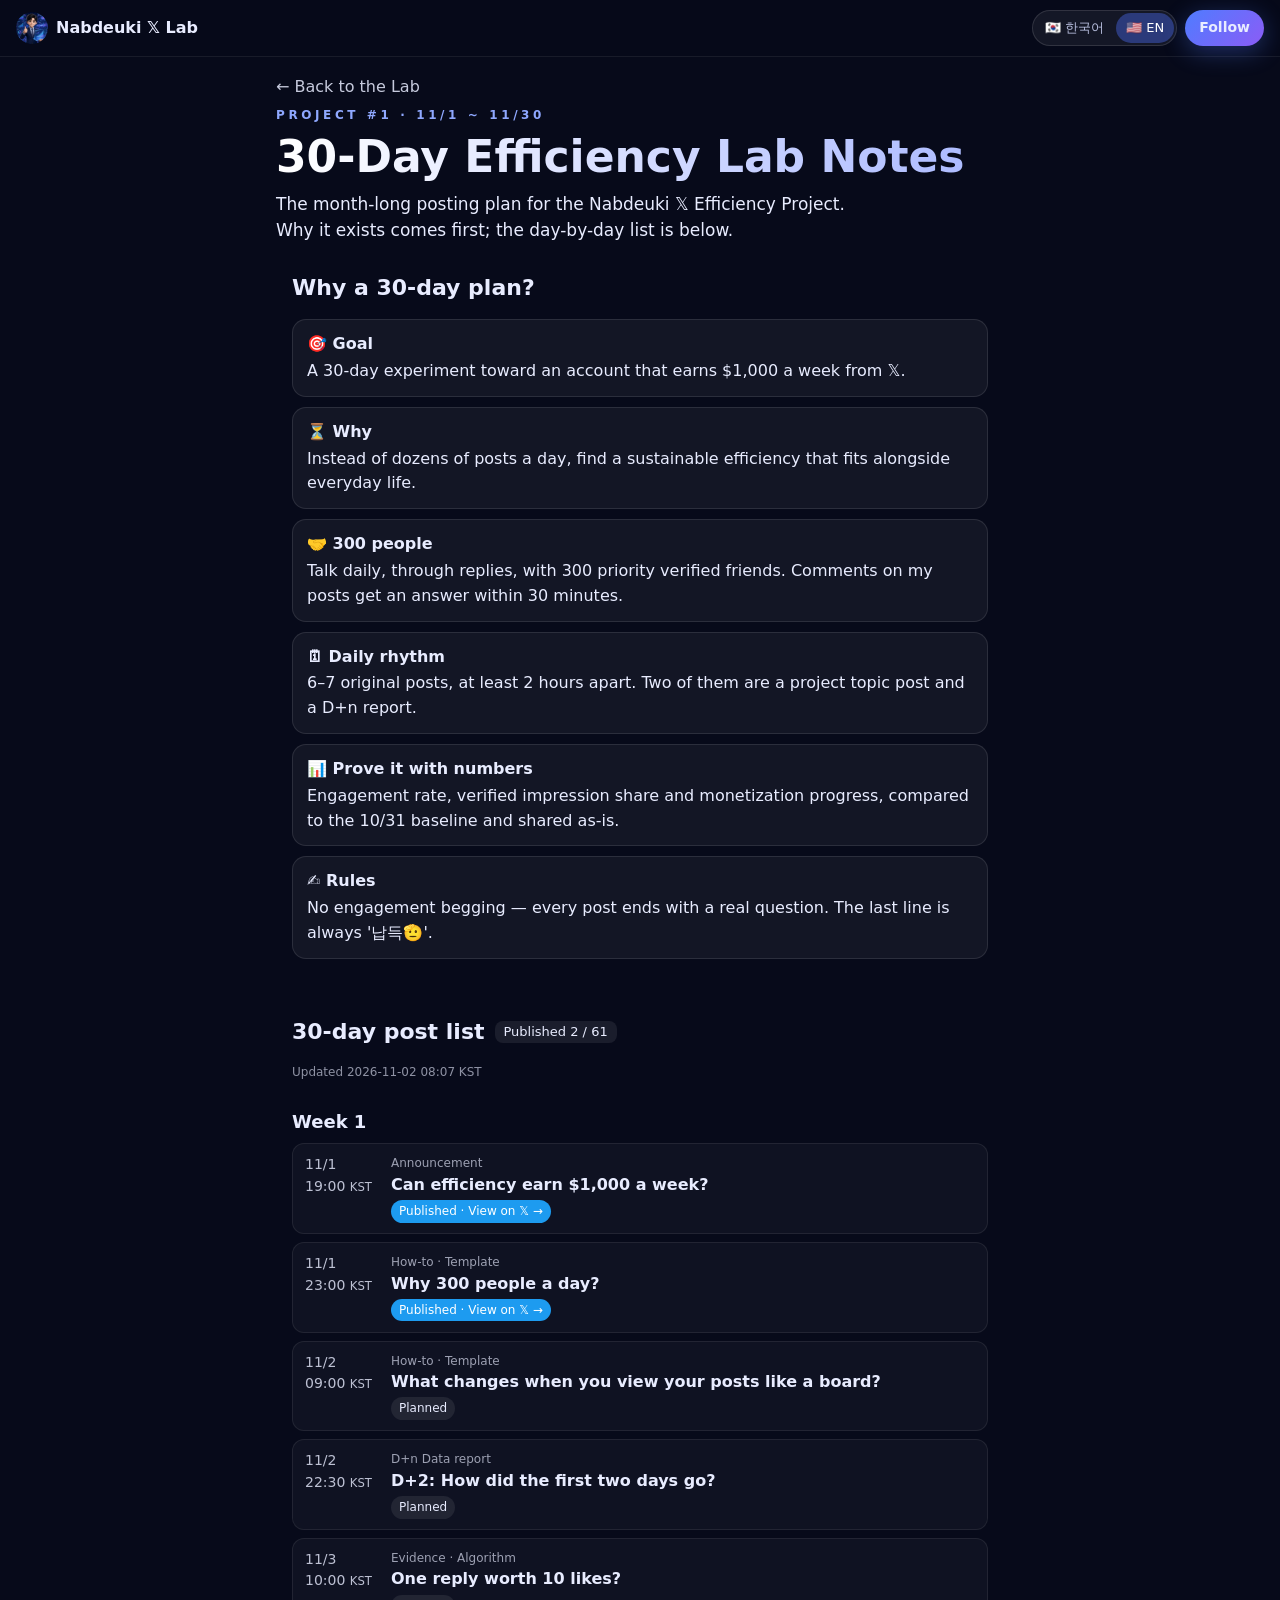
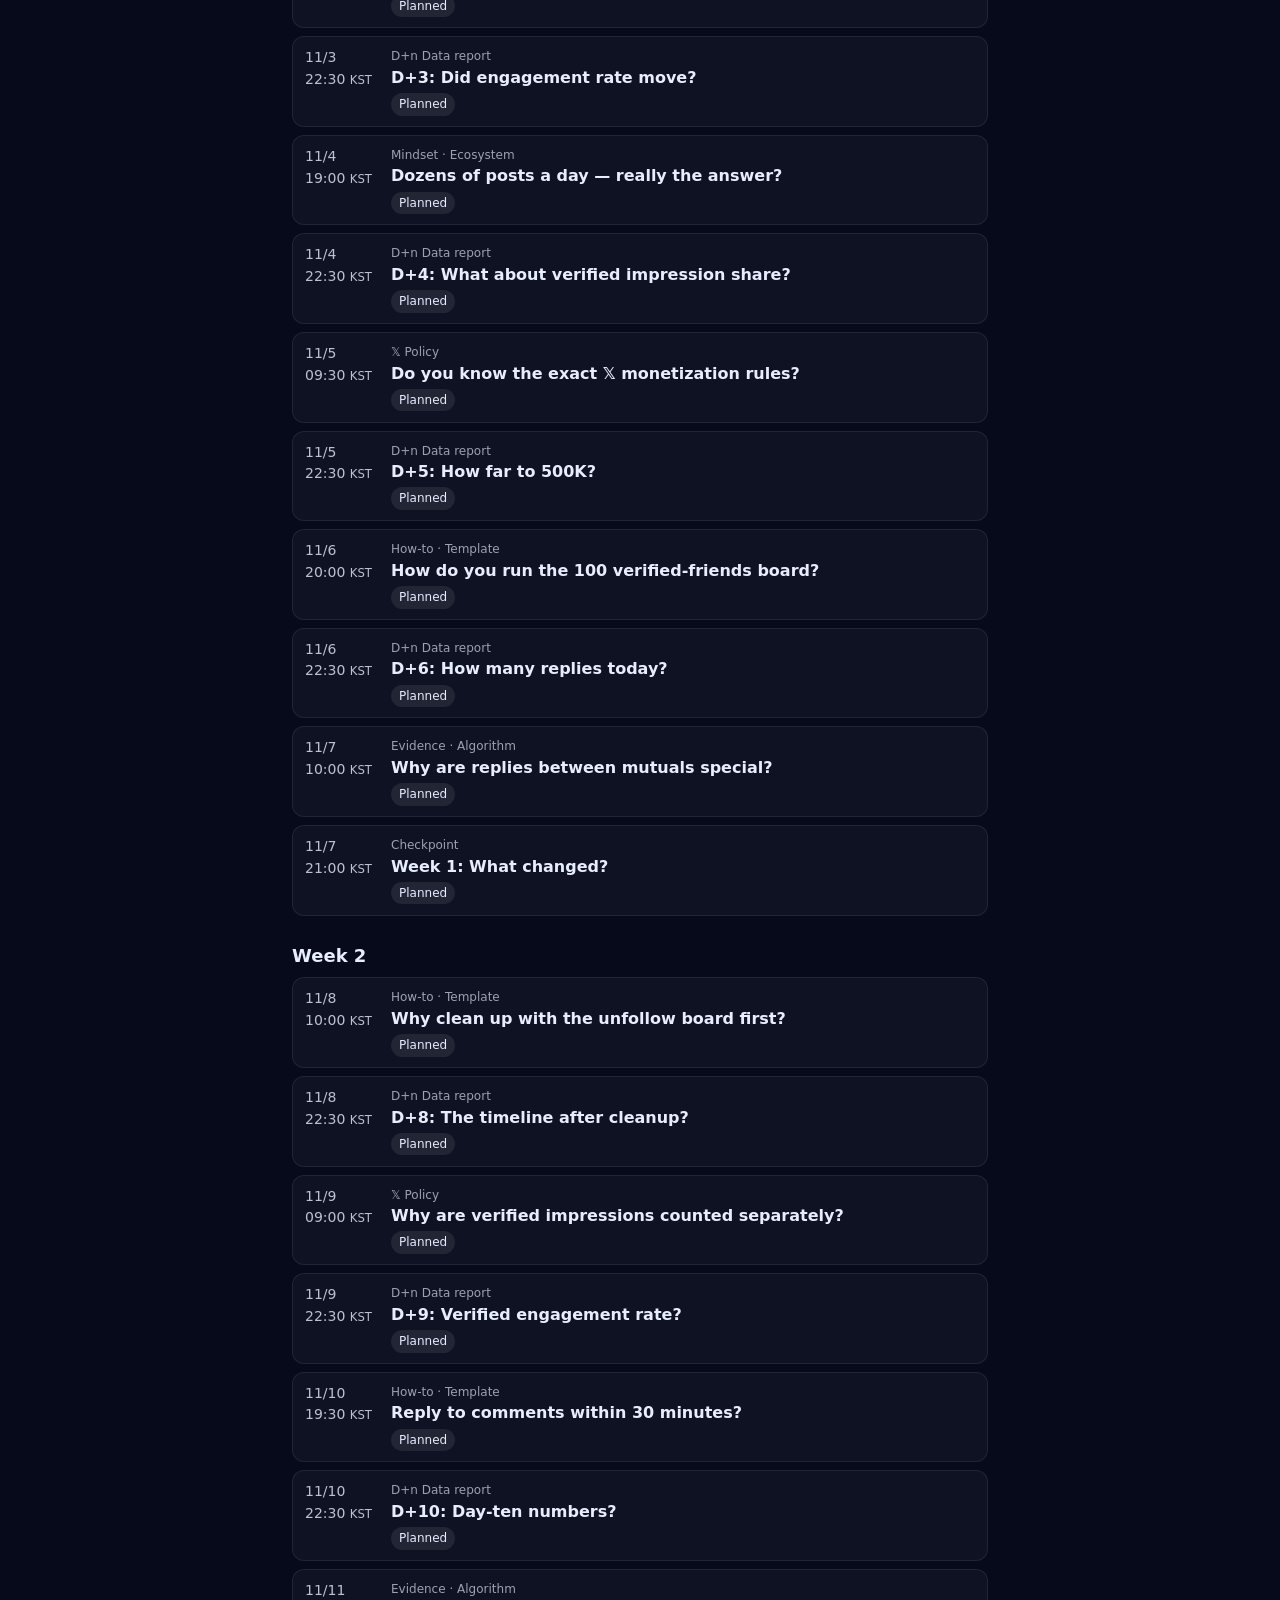
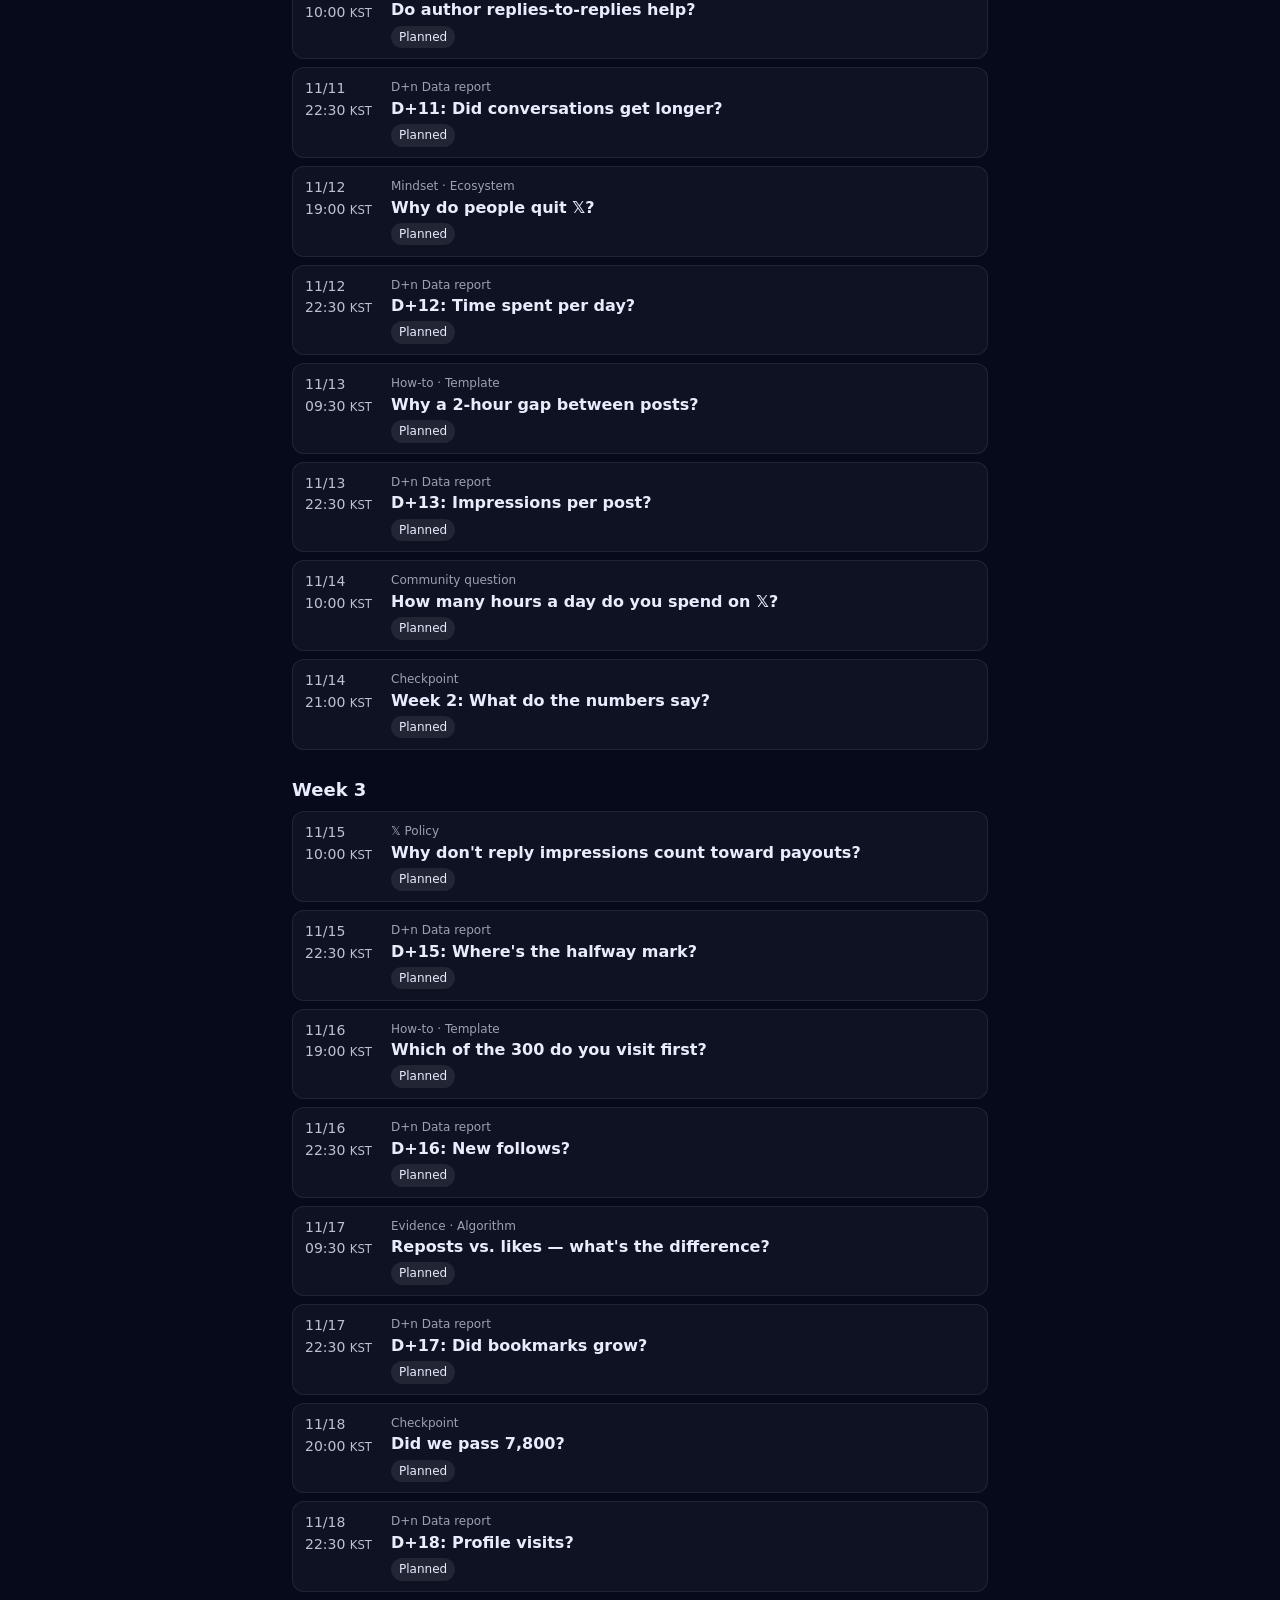
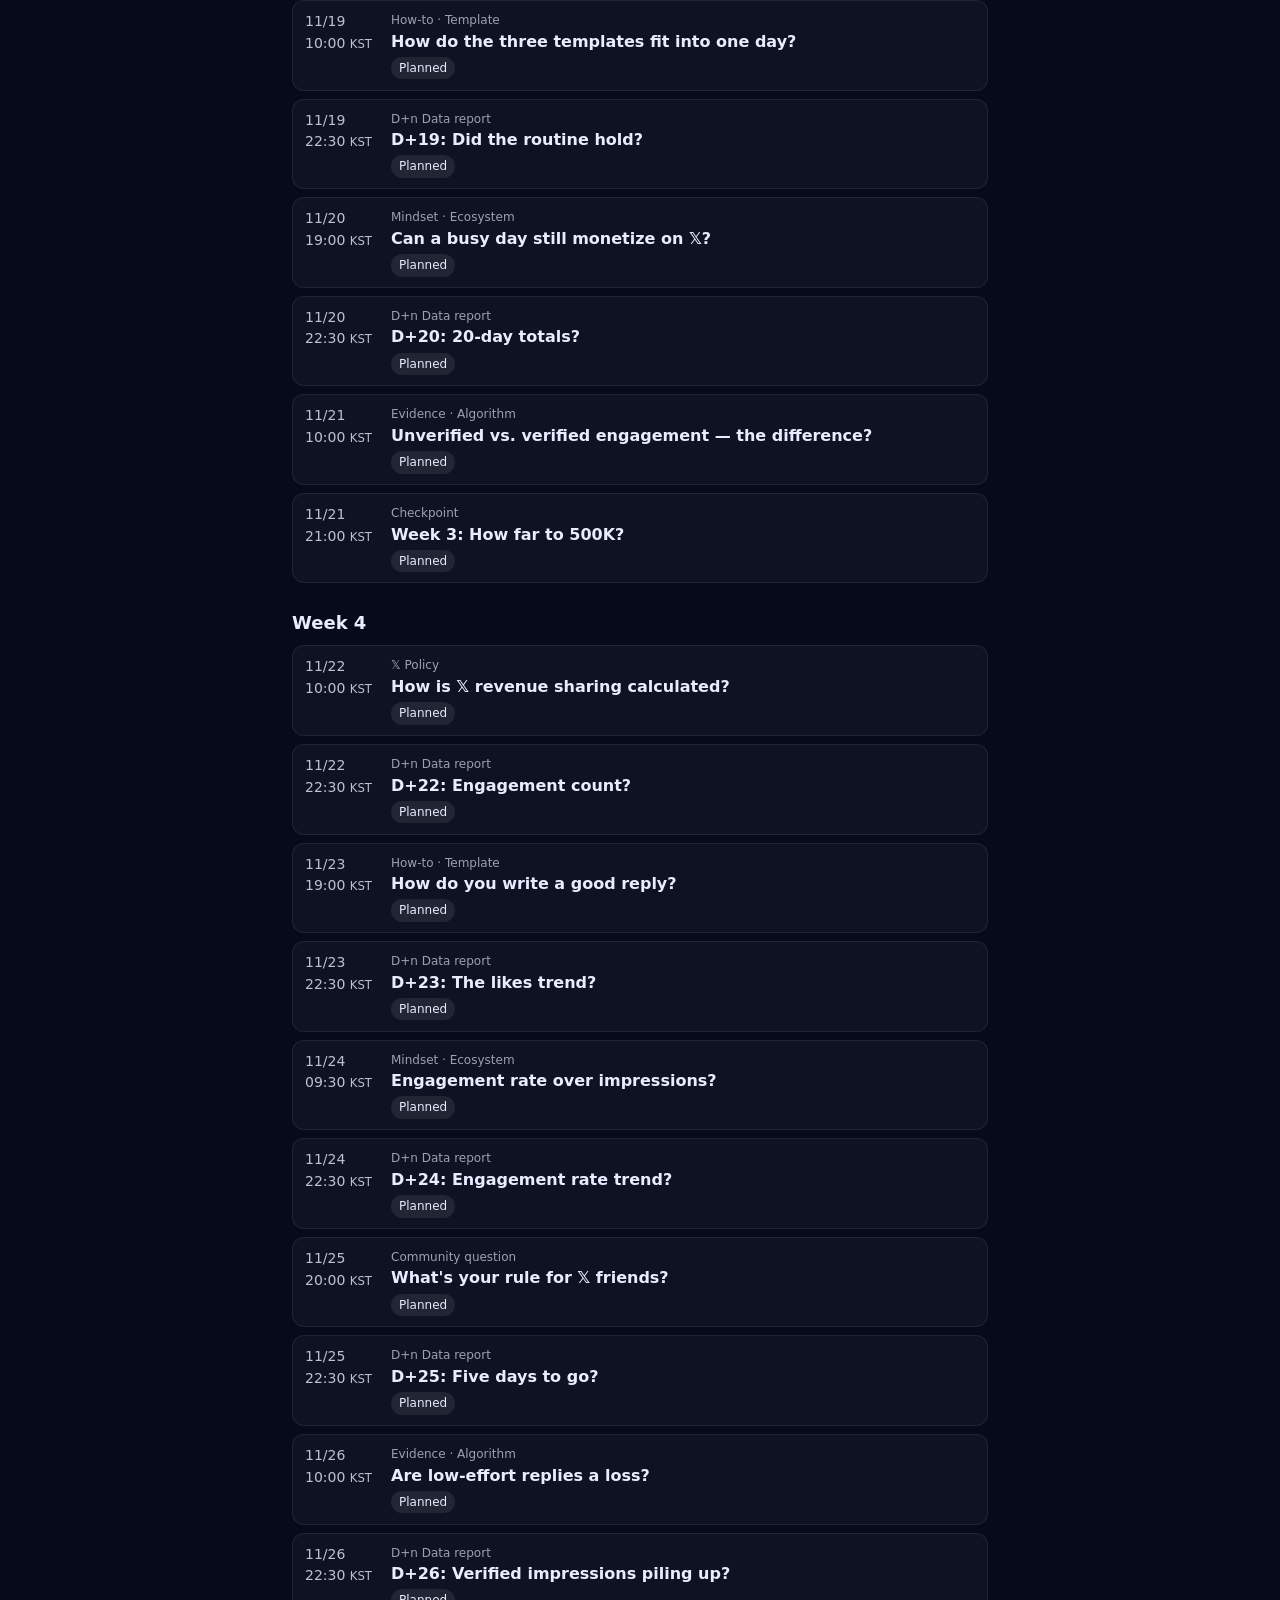
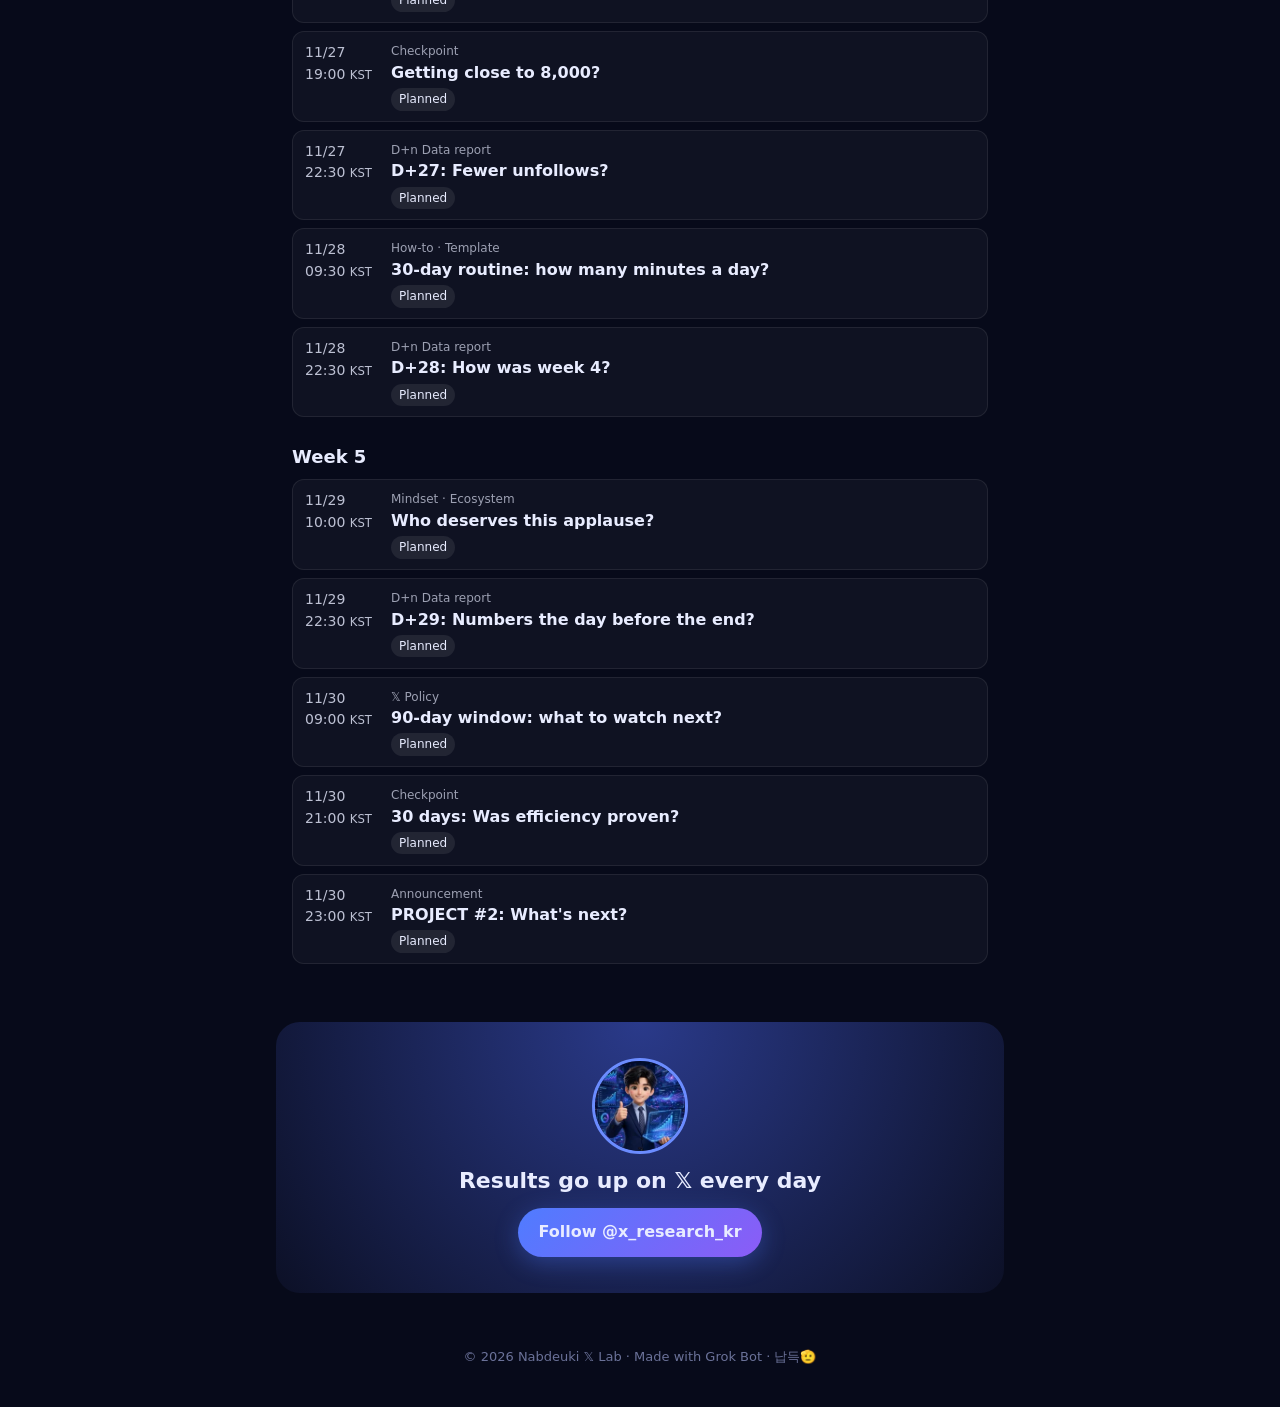
==== plan30/index.html @ 9e9b8692 "Initial mirror of nabdeuki-lab.vercel.app for GitHub Pages" ====
<!doctype html><html lang="ko" data-title-ko="30일 효율 실험 노트 · 납득이 𝕏 연구소" data-title-en="30-Day Efficiency Lab Notes · Nabdeuki 𝕏 Lab"><head><base href="/nabdeuki-lab/"><meta charset="utf-8"><meta name="viewport" content="width=device-width,initial-scale=1,viewport-fit=cover">
<title>30일 효율 실험 노트 · 납득이 𝕏 연구소</title>
<meta name="description" content="납득이 𝕏 효율화 프로젝트 30일 게시글 계획 · 취지와 전략, 날짜별 리스트">
<meta property="og:title" content="30일 효율 실험 노트 · 납득이 𝕏 연구소"><meta property="og:image" content="/assets/img/t_decl.webp"><meta name="theme-color" content="#070a1a">
<link rel="icon" href="/assets/img/avatar.webp"><link rel="stylesheet" href="/assets/style.css?v=20261102f">
<style>
.p30{max-width:760px;margin:0 auto;padding:0 16px}.back{display:inline-block;margin:18px 0 6px;opacity:.85}
.p30 h1{font-size:clamp(26px,7vw,44px);margin:.2em 0;white-space:normal;overflow-wrap:anywhere}.kp{list-style:none;padding:0;display:grid;gap:10px}
.kp li{background:rgba(255,255,255,.05);border:1px solid rgba(255,255,255,.1);border-radius:14px;padding:12px 14px;line-height:1.55}
.kp b{display:block;margin-bottom:2px}.wk{margin:26px 0 8px;font-size:18px}
.pl{list-style:none;padding:0;display:grid;gap:8px}.pl li{display:grid;grid-template-columns:76px 1fr;gap:10px;padding:10px 12px;border-radius:12px;background:rgba(255,255,255,.035);border:1px solid rgba(255,255,255,.08)}
.pl .dt{font-variant-numeric:tabular-nums;opacity:.8;font-size:14px}.pl .ttl{font-weight:600;line-height:1.45}.pl .ct{font-size:12px;opacity:.65}
.st{display:inline-block;font-size:12px;padding:2px 8px;border-radius:99px;margin-top:4px;background:rgba(255,255,255,.08)}
.st.ok{background:#1d9bf0;color:#fff}a.st.ok:hover{filter:brightness(1.15)}.upd{font-size:12px;opacity:.6}
</style></head><body>
<header class="nav"><a class="brand" href="/"><img src="/assets/img/avatar.webp" alt="" width="32" height="32"><span data-l="ko">납득이 𝕏 연구소</span><span data-l="en">Nabdeuki 𝕏 Lab</span></a>
<a class="btn sm" href="https://x.com/x_research_kr" target="_blank" rel="noopener"><span data-l="ko">팔로우</span><span data-l="en">Follow</span></a></header>
<main class="p30">
<a class="back" href="/">← <span data-l="ko">연구소로 돌아가기</span><span data-l="en">Back to the Lab</span></a>
<p class="eyebrow">PROJECT #1 · 11/1 ~ 11/30</p>
<h1><span data-l="ko">30일 효율 실험 노트</span><span data-l="en">30-Day Efficiency Lab Notes</span></h1>
<p class="lead"><span data-l="ko">납득이 𝕏 효율화 프로젝트의 한 달 게시글 계획이에요.<br>왜 세웠는지 먼저, 날짜별 리스트는 그 아래에 있어요.</span><span data-l="en">The month-long posting plan for the Nabdeuki 𝕏 Efficiency Project.<br>Why it exists comes first; the day-by-day list is below.</span></p>
<section class="sec"><div class="sh"><h2><span data-l="ko">왜 30일 계획일까요?</span><span data-l="en">Why a 30-day plan?</span></h2></div>
<ul class="kp">
<li data-l="ko"><b>🎯 목표</b>𝕏 수익으로 주급 1천달러 계정까지, 30일 동안 실험해요.</li><li data-l="en"><b>🎯 Goal</b>A 30-day experiment toward an account that earns $1,000 a week from 𝕏.</li>
<li data-l="ko"><b>⏳ 취지</b>하루 수십 개 대신, 일상과 병행할 수 있는 지속 가능한 효율을 찾아요.</li><li data-l="en"><b>⏳ Why</b>Instead of dozens of posts a day, find a sustainable efficiency that fits alongside everyday life.</li>
<li data-l="ko"><b>🤝 300명 소통</b>우선순위 300명 파딱 친구와 매일 답글로 소통해요. 내 글 댓글엔 30분 안에 답해요.</li><li data-l="en"><b>🤝 300 people</b>Talk daily, through replies, with 300 priority verified friends. Comments on my posts get an answer within 30 minutes.</li>
<li data-l="ko"><b>🗓 하루 리듬</b>원글 6~7개를 2시간 이상 간격으로. 그중 2개는 프로젝트 주제글과 D+n 보고예요.</li><li data-l="en"><b>🗓 Daily rhythm</b>6–7 original posts, at least 2 hours apart. Two of them are a project topic post and a D+n report.</li>
<li data-l="ko"><b>📊 숫자로 증명</b>참여율·인증 노출 비중·수익화 진행률을 10/31 기준선과 비교해 그대로 공개해요.</li><li data-l="en"><b>📊 Prove it with numbers</b>Engagement rate, verified impression share and monetization progress, compared to the 10/31 baseline and shared as-is.</li>
<li data-l="ko"><b>✍️ 원칙</b>참여 구걸 없이, 진짜 질문으로 끝맺어요. 마지막 줄은 늘 '납득🫡'.</li><li data-l="en"><b>✍️ Rules</b>No engagement begging — every post ends with a real question. The last line is always '납득🫡'.</li>
</ul></section>
<section class="sec"><div class="sh"><h2><span data-l="ko">30일 게시글 리스트</span><span data-l="en">30-day post list</span></h2><span class="n" id="cnt"></span></div><p class="upd" id="upd"></p><div id="list"><p>Loading…</p></div></section>
<section class="follow"><img src="/assets/img/avatar.webp" alt="" width="96" height="96" loading="lazy"><h2><span data-l="ko">실험 결과는 𝕏에서 매일 공개됩니다</span><span data-l="en">Results go up on 𝕏 every day</span></h2><a class="btn" href="https://x.com/x_research_kr" target="_blank" rel="noopener"><span data-l="ko">@x_research_kr 팔로우하기</span><span data-l="en">Follow @x_research_kr</span></a></section>
</main><footer>© 2026 <span data-l="ko">납득이 𝕏 연구소</span><span data-l="en">Nabdeuki 𝕏 Lab</span> · Made with Grok Bot · 납득🫡</footer>
<script src="/assets/i18n.js?v=20261102f"></script><script src="/assets/plan30.js?v=20261102f"></script></body></html>
---- assets/style.css ----
*{box-sizing:border-box;margin:0}html{scroll-behavior:smooth}body{background:#070a1a;color:#e8ecff;font-family:-apple-system,"Apple SD Gothic Neo","Pretendard","Noto Sans KR",system-ui,sans-serif;line-height:1.55;-webkit-font-smoothing:antialiased}
a{color:inherit;text-decoration:none}img{display:block;max-width:100%;height:auto}
.nav{position:sticky;top:0;z-index:9;display:flex;justify-content:space-between;align-items:center;padding:10px 16px;background:rgba(7,10,26,.75);backdrop-filter:blur(12px);border-bottom:1px solid #ffffff12}
.brand{display:flex;gap:8px;align-items:center;font-weight:800}.brand img{border-radius:50%}
.btn{display:inline-block;padding:12px 20px;border-radius:999px;background:linear-gradient(135deg,#4f7cff,#8b5cf6);font-weight:700;box-shadow:0 6px 24px #4f7cff55}.btn.sm{padding:7px 14px;font-size:14px}.btn.ghost{background:#ffffff10;box-shadow:none;border:1px solid #ffffff25}
.hero{position:relative;overflow:hidden}.hero picture img{width:100%;aspect-ratio:16/9;object-fit:cover}
.hero-txt{padding:20px 18px 8px}.eyebrow{letter-spacing:.3em;font-size:12px;color:#8fa8ff;font-weight:700}
h1{font-size:clamp(34px,9vw,72px);line-height:1.1;font-weight:900;margin:6px 0 10px;background:linear-gradient(90deg,#fff,#a9b8ff);-webkit-background-clip:text;color:transparent}
.lead{font-size:17px}.en{color:#8b93b8;font-size:.82em;font-weight:500}.cta{display:flex;gap:10px;flex-wrap:wrap;margin-top:18px}
@media(min-width:720px){.hero-txt{position:absolute;left:6%;top:50%;transform:translateY(-50%);max-width:44%;padding:0}}
.chips{display:flex;gap:8px;overflow-x:auto;padding:18px 16px 4px}.chips a{flex:none;padding:7px 14px;border-radius:999px;border:1px solid #ffffff22;font-size:14px}
.sec{padding:28px 16px;max-width:1200px;margin:auto}.sh{display:flex;align-items:center;gap:10px;margin-bottom:14px}.sh h2{font-size:22px}.n{background:#ffffff14;border-radius:8px;padding:1px 9px;font-size:13px}.sub{color:#8b93b8;margin:-6px 0 14px;font-size:14px}
.grid{display:grid;gap:16px;grid-template-columns:repeat(auto-fill,minmax(280px,1fr))}
.card{display:flex;flex-direction:column;background:linear-gradient(180deg,#111733,#0c1026);border:1px solid #ffffff14;border-radius:18px;overflow:hidden;transition:.2s}.card:hover{transform:translateY(-3px);border-color:#6b8cff66}
.card img{aspect-ratio:16/9;object-fit:cover;width:100%}.cb{padding:14px 16px 16px;display:flex;flex-direction:column;gap:6px;flex:1}
.meta{display:flex;justify-content:space-between;font-size:12px;color:#8b93b8}.badge{color:#9fb4ff;background:#4f7cff22;border:1px solid #4f7cff55;border-radius:6px;padding:1px 8px;font-weight:700;letter-spacing:.05em}
.card h3{font-size:18px}.card p{font-size:14px;color:#c3c9e6}.soon,.go{margin-top:auto;padding-top:8px;font-size:13px;font-weight:700}.soon{color:#8b93b8}.go{color:#8fb0ff}
.gal{display:grid;gap:10px;grid-template-columns:repeat(2,1fr)}@media(min-width:800px){.gal{grid-template-columns:repeat(3,1fr)}}
.gal button{position:relative;border:0;padding:0;border-radius:12px;overflow:hidden;cursor:zoom-in;background:none}.gal img{aspect-ratio:16/9;object-fit:cover;width:100%}.gal time{position:absolute;left:6px;bottom:6px;font-size:11px;background:#000a;color:#fff;padding:1px 6px;border-radius:6px}
#lb{position:fixed;inset:0;background:#000d;display:grid;place-items:center;z-index:20;padding:12px}#lb[hidden]{display:none}#lb img{max-height:90vh;border-radius:12px}
.follow{text-align:center;margin:30px 16px;padding:36px 20px;border-radius:24px;background:radial-gradient(circle at top,#2a3a8a,#0c1026);display:flex;flex-direction:column;align-items:center;gap:10px;max-width:1168px}@media(min-width:1200px){.follow{margin:30px auto}}
.follow img{border-radius:50%;border:3px solid #6b8cff}.follow h2{font-size:22px}
footer{text-align:center;color:#6b7299;font-size:13px;padding:24px 16px 40px}
.stat-wrap{display:grid;gap:14px}@media(min-width:800px){.stat-wrap{grid-template-columns:1.3fr 1.3fr .7fr}}
.chart,.num,.ctry{background:linear-gradient(180deg,#111733,#0c1026);border:1px solid #ffffff14;border-radius:18px;padding:16px}
.cl{font-size:14px;color:#c3c9e6;margin-bottom:6px}#vchart{width:100%;height:auto;display:block}
.nums{display:grid;grid-template-columns:1fr 1fr;gap:14px}@media(min-width:800px){.nums{grid-template-columns:1fr}}
.num{display:flex;flex-direction:column;justify-content:center;gap:4px}.num .k{font-size:13px;color:#8b93b8}.num b{font-size:34px;font-weight:900;background:linear-gradient(90deg,#fff,#a9b8ff);-webkit-background-clip:text;color:transparent}
/* interactive hero */
.stage{position:relative;aspect-ratio:16/9;overflow:hidden;--mx:0;--my:0;touch-action:pan-y}
.lay,.bub{position:absolute;display:block;will-change:transform}
.stage{perspective:1200px}.lay.bg{inset:-3%;transform:translate3d(calc(var(--mx)*12px),calc(var(--my)*8px),0) rotateY(calc(var(--mx)*2deg)) rotateX(calc(var(--my)*-1.5deg))}.lay.bg img{animation:breathe 6s ease-in-out infinite;transform-origin:72% 90%}
.lay.bg img{width:100%;height:100%;object-fit:cover}
.chr{transform:translate3d(calc(var(--mx)*14px),calc(var(--my)*8px),0) rotate(calc(var(--mx)*1.5deg))}
.chr img{width:100%;animation:breathe 4.5s ease-in-out infinite;transform-origin:50% 100%}
.bub{transform:translate3d(calc(var(--mx)*var(--d)*34px),calc(var(--my)*var(--d)*24px),0)}
.bub img{width:100%;border-radius:50%;animation:bob var(--t) ease-in-out infinite var(--dl);transition:transform .4s cubic-bezier(.2,.8,.2,1)}
.bub:hover img{transform:scale(1.18)}
.pop img{animation:popb .6s cubic-bezier(.2,.8,.2,1),bob var(--t) ease-in-out infinite var(--dl) !important}
@keyframes bob{0%,100%{translate:0 0}50%{translate:0 -9%}}
@keyframes breathe{0%,100%{transform:translateY(0) scale(1)}50%{transform:translateY(-1.2%) scale(1.012)}}
@keyframes popb{0%{scale:1}35%{scale:1.28}70%{scale:.94}100%{scale:1}}
.still *,.still{animation:none!important;transition:none!important}
@media (prefers-reduced-motion:reduce){.stage *{animation:none!important}}
/* metrics */
.mgrid{display:grid;gap:12px;grid-template-columns:1fr 1fr}@media(min-width:900px){.mgrid{grid-template-columns:repeat(4,1fr)}}
.mt{background:linear-gradient(180deg,#111733,#0c1026);border:1px solid #ffffff14;border-radius:16px;padding:14px}
.mt .k{font-size:12.5px;color:#8b93b8}.mt b{display:block;font-size:clamp(24px,6.5vw,32px);font-weight:900;margin:2px 0;background:linear-gradient(90deg,#fff,#a9b8ff);-webkit-background-clip:text;color:transparent}.mt .s{font-size:12px;color:#7d86ad}.up{color:#5ee3a1!important}
.mrow{display:grid;gap:12px;margin-top:12px}@media(min-width:900px){.mrow{grid-template-columns:1fr 1fr}}
.panel{background:linear-gradient(180deg,#111733,#0c1026);border:1px solid #ffffff14;border-radius:18px;padding:16px}.panel h3{font-size:16px;margin-bottom:8px}
.tp{display:flex;gap:10px;padding:10px 0;border-top:1px solid #ffffff10}.tp:first-of-type{border-top:0}.tp .r{font-weight:900;color:#8fb0ff;font-size:18px;min-width:22px}
.tp p{font-size:14px;color:#dfe4ff}.tp .m{font-size:12px;color:#8b93b8;margin-top:3px}
.stamp{font-size:12px;color:#6b7299;margin-top:10px}.src{font-size:11.5px;color:#6b7299;margin-top:8px}
.soon-card{display:flex;align-items:center;gap:14px;border-style:dashed}.soon-card .ic{font-size:28px}
.partner{margin-top:12px;padding:22px 18px;border-radius:20px;background:linear-gradient(135deg,#1c2a6b,#2a1d5e);border:1px solid #8b9cff44}
.partner h3{font-size:20px}.partner p{color:#c9cff0;font-size:14px;margin:6px 0 14px}.partner .cta a{font-size:14px}
/* fix: no in-word breaks, fluid title */
h1{word-break:keep-all;overflow-wrap:normal;white-space:nowrap;font-size:clamp(30px,8.5vw,56px)}
@media(min-width:720px){h1{font-size:clamp(30px,4.6vw,68px)}.hero-txt .lead{font-size:clamp(13px,1.5vw,17px)}.hero-txt{max-width:46%}}
.lead,.hero-txt{word-break:keep-all}
.stage{width:100%;contain:paint}.bub{z-index:1}.bub img{display:block}
/* 납득이 head cursor — fine pointers only */
@media (pointer:fine){
html,body{cursor:url(img/cursor-32.png) 7 5,auto;cursor:-webkit-image-set(url(img/cursor-32.png) 1x,url(img/cursor-64.png) 2x) 7 5,auto;cursor:image-set(url(img/cursor-32.png) 1x,url(img/cursor-64.png) 2x) 7 5,auto}
a,button,.btn,.card[href],.gal button,.bub,[role=button],summary,label[for]{cursor:url(img/cursor-pointer-32.png) 6 6,pointer;cursor:-webkit-image-set(url(img/cursor-pointer-32.png) 1x,url(img/cursor-pointer-64.png) 2x) 6 6,pointer;cursor:image-set(url(img/cursor-pointer-32.png) 1x,url(img/cursor-pointer-64.png) 2x) 6 6,pointer}
input,textarea,[contenteditable],select{cursor:text}
#lb{cursor:zoom-out}
}
/* i18n */
html[lang=ko] [data-l=en],html[lang=en] [data-l=ko]{display:none!important}
html[lang=en] .en{color:inherit;font-size:inherit;font-weight:inherit}
.nav{gap:8px}.nav .brand{margin-right:auto}.lang{display:flex;gap:2px;background:rgba(255,255,255,.06);border:1px solid rgba(255,255,255,.12);border-radius:99px;padding:2px}
.lang button{all:unset;cursor:pointer;font-size:13px;padding:5px 10px;border-radius:99px;color:#b9c0e0;white-space:nowrap}
.lang button[aria-pressed=true]{background:#2b3a7a;color:#fff}.lang .ls{display:none}
@media(max-width:520px){.lang .lf{display:none}.lang .ls{display:inline}.lang button{padding:5px 8px;font-size:12px}}
@media(max-width:520px){.brand{font-size:14px;white-space:nowrap}.nav .btn.sm{padding:6px 10px;font-size:12px}}

#vctry{list-style:none;margin:0;padding:0;max-height:260px;overflow-y:auto;display:grid;gap:7px}#vctry li{display:grid;grid-template-columns:1.6em minmax(0,7.5em) 1fr auto;align-items:center;gap:8px;font-size:13px;color:#c3c9e6}#vctry .cn{white-space:nowrap;overflow:hidden;text-overflow:ellipsis}#vctry .bar{height:8px;border-radius:6px;background:#ffffff10;overflow:hidden}#vctry .bar i{display:block;height:100%;background:linear-gradient(90deg,#6b8cff,#8fb0ff);border-radius:6px}#vctry b{font-variant-numeric:tabular-nums;color:#fff;font-size:13px}#vctry .muted{opacity:.6}
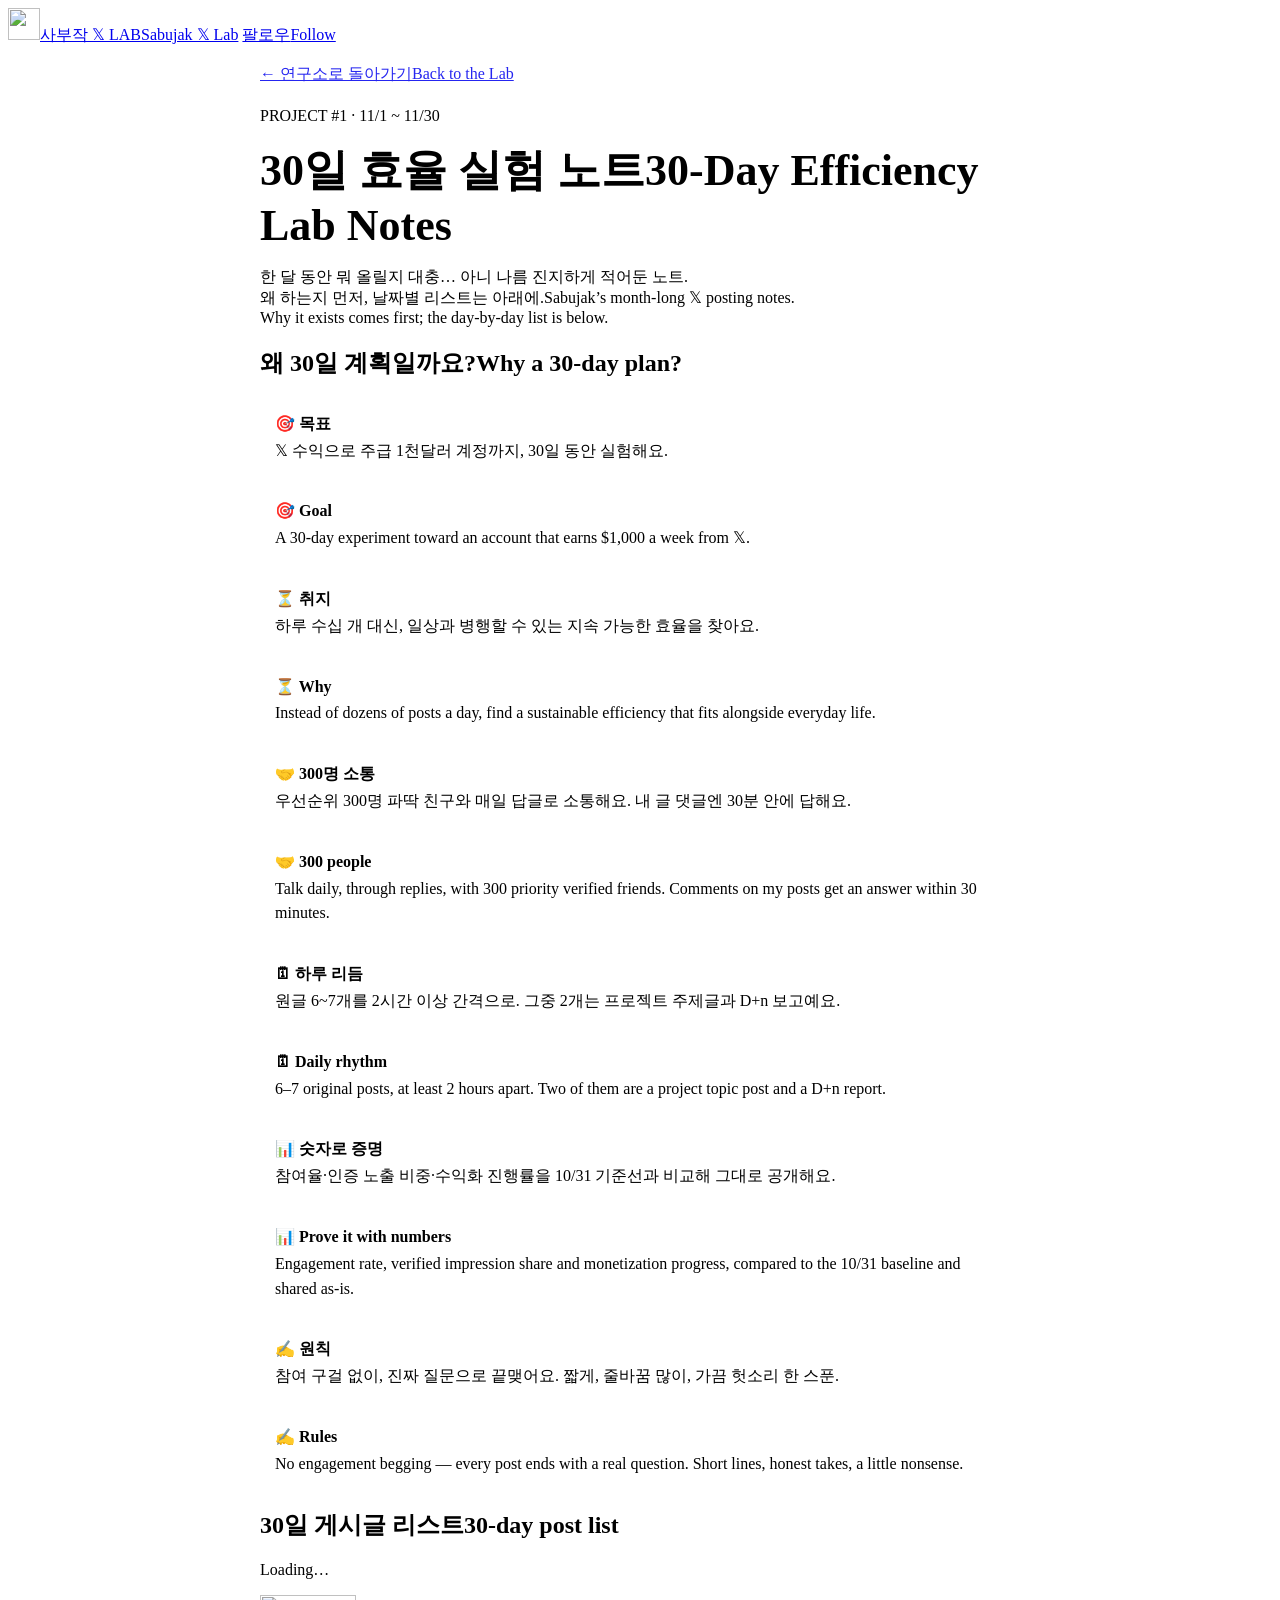
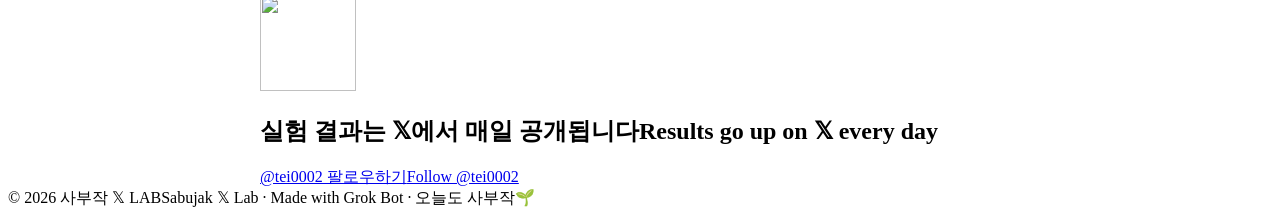
==== commit 272201b1: "Rebrand LAB to 사부작 (@tei0002): copy, metrics, plan, Pages paths" ====
--- a/plan30/index.html
+++ b/plan30/index.html
@@ -1,8 +1,8 @@
-<!doctype html><html lang="ko" data-title-ko="30일 효율 실험 노트 · 납득이 𝕏 연구소" data-title-en="30-Day Efficiency Lab Notes · Nabdeuki 𝕏 Lab"><head><base href="/nabdeuki-lab/"><meta charset="utf-8"><meta name="viewport" content="width=device-width,initial-scale=1,viewport-fit=cover">
-<title>30일 효율 실험 노트 · 납득이 𝕏 연구소</title>
-<meta name="description" content="납득이 𝕏 효율화 프로젝트 30일 게시글 계획 · 취지와 전략, 날짜별 리스트">
-<meta property="og:title" content="30일 효율 실험 노트 · 납득이 𝕏 연구소"><meta property="og:image" content="/assets/img/t_decl.webp"><meta name="theme-color" content="#070a1a">
-<link rel="icon" href="/assets/img/avatar.webp"><link rel="stylesheet" href="/assets/style.css?v=20261102f">
+<!doctype html><html lang="ko" data-title-ko="30일 효율 실험 노트 · 사부작 𝕏 LAB" data-title-en="30-Day Efficiency Lab Notes · Sabujak 𝕏 Lab"><head><base href="/nabdeuki-lab/"><meta charset="utf-8"><meta name="viewport" content="width=device-width,initial-scale=1,viewport-fit=cover">
+<title>30일 효율 실험 노트 · 사부작 𝕏 LAB</title>
+<meta name="description" content="사부작 𝕏 30일 실험 노트 · 일상·크립토·그록봇 글 계획">
+<meta property="og:title" content="30일 효율 실험 노트 · 사부작 𝕏 LAB"><meta property="og:image" content="assets/img/t_decl.webp"><meta name="theme-color" content="#070a1a">
+<link rel="icon" href="assets/img/avatar.webp"><link rel="stylesheet" href="assets/style.css?v=20261102s">
 <style>
 .p30{max-width:760px;margin:0 auto;padding:0 16px}.back{display:inline-block;margin:18px 0 6px;opacity:.85}
 .p30 h1{font-size:clamp(26px,7vw,44px);margin:.2em 0;white-space:normal;overflow-wrap:anywhere}.kp{list-style:none;padding:0;display:grid;gap:10px}
@@ -13,13 +13,13 @@
 .st{display:inline-block;font-size:12px;padding:2px 8px;border-radius:99px;margin-top:4px;background:rgba(255,255,255,.08)}
 .st.ok{background:#1d9bf0;color:#fff}a.st.ok:hover{filter:brightness(1.15)}.upd{font-size:12px;opacity:.6}
 </style></head><body>
-<header class="nav"><a class="brand" href="/"><img src="/assets/img/avatar.webp" alt="" width="32" height="32"><span data-l="ko">납득이 𝕏 연구소</span><span data-l="en">Nabdeuki 𝕏 Lab</span></a>
-<a class="btn sm" href="https://x.com/x_research_kr" target="_blank" rel="noopener"><span data-l="ko">팔로우</span><span data-l="en">Follow</span></a></header>
+<header class="nav"><a class="brand" href="./"><img src="assets/img/avatar.webp" alt="" width="32" height="32"><span data-l="ko">사부작 𝕏 LAB</span><span data-l="en">Sabujak 𝕏 Lab</span></a>
+<a class="btn sm" href="https://x.com/tei0002" target="_blank" rel="noopener"><span data-l="ko">팔로우</span><span data-l="en">Follow</span></a></header>
 <main class="p30">
-<a class="back" href="/">← <span data-l="ko">연구소로 돌아가기</span><span data-l="en">Back to the Lab</span></a>
+<a class="back" href="./">← <span data-l="ko">연구소로 돌아가기</span><span data-l="en">Back to the Lab</span></a>
 <p class="eyebrow">PROJECT #1 · 11/1 ~ 11/30</p>
 <h1><span data-l="ko">30일 효율 실험 노트</span><span data-l="en">30-Day Efficiency Lab Notes</span></h1>
-<p class="lead"><span data-l="ko">납득이 𝕏 효율화 프로젝트의 한 달 게시글 계획이에요.<br>왜 세웠는지 먼저, 날짜별 리스트는 그 아래에 있어요.</span><span data-l="en">The month-long posting plan for the Nabdeuki 𝕏 Efficiency Project.<br>Why it exists comes first; the day-by-day list is below.</span></p>
+<p class="lead"><span data-l="ko">한 달 동안 뭐 올릴지 대충… 아니 나름 진지하게 적어둔 노트.<br>왜 하는지 먼저, 날짜별 리스트는 아래에.</span><span data-l="en">Sabujak’s month-long 𝕏 posting notes.<br>Why it exists comes first; the day-by-day list is below.</span></p>
 <section class="sec"><div class="sh"><h2><span data-l="ko">왜 30일 계획일까요?</span><span data-l="en">Why a 30-day plan?</span></h2></div>
 <ul class="kp">
 <li data-l="ko"><b>🎯 목표</b>𝕏 수익으로 주급 1천달러 계정까지, 30일 동안 실험해요.</li><li data-l="en"><b>🎯 Goal</b>A 30-day experiment toward an account that earns $1,000 a week from 𝕏.</li>
@@ -27,9 +27,9 @@
 <li data-l="ko"><b>🤝 300명 소통</b>우선순위 300명 파딱 친구와 매일 답글로 소통해요. 내 글 댓글엔 30분 안에 답해요.</li><li data-l="en"><b>🤝 300 people</b>Talk daily, through replies, with 300 priority verified friends. Comments on my posts get an answer within 30 minutes.</li>
 <li data-l="ko"><b>🗓 하루 리듬</b>원글 6~7개를 2시간 이상 간격으로. 그중 2개는 프로젝트 주제글과 D+n 보고예요.</li><li data-l="en"><b>🗓 Daily rhythm</b>6–7 original posts, at least 2 hours apart. Two of them are a project topic post and a D+n report.</li>
 <li data-l="ko"><b>📊 숫자로 증명</b>참여율·인증 노출 비중·수익화 진행률을 10/31 기준선과 비교해 그대로 공개해요.</li><li data-l="en"><b>📊 Prove it with numbers</b>Engagement rate, verified impression share and monetization progress, compared to the 10/31 baseline and shared as-is.</li>
-<li data-l="ko"><b>✍️ 원칙</b>참여 구걸 없이, 진짜 질문으로 끝맺어요. 마지막 줄은 늘 '납득🫡'.</li><li data-l="en"><b>✍️ Rules</b>No engagement begging — every post ends with a real question. The last line is always '납득🫡'.</li>
+<li data-l="ko"><b>✍️ 원칙</b>참여 구걸 없이, 진짜 질문으로 끝맺어요. 짧게, 줄바꿈 많이, 가끔 헛소리 한 스푼.</li><li data-l="en"><b>✍️ Rules</b>No engagement begging — every post ends with a real question. Short lines, honest takes, a little nonsense.</li>
 </ul></section>
 <section class="sec"><div class="sh"><h2><span data-l="ko">30일 게시글 리스트</span><span data-l="en">30-day post list</span></h2><span class="n" id="cnt"></span></div><p class="upd" id="upd"></p><div id="list"><p>Loading…</p></div></section>
-<section class="follow"><img src="/assets/img/avatar.webp" alt="" width="96" height="96" loading="lazy"><h2><span data-l="ko">실험 결과는 𝕏에서 매일 공개됩니다</span><span data-l="en">Results go up on 𝕏 every day</span></h2><a class="btn" href="https://x.com/x_research_kr" target="_blank" rel="noopener"><span data-l="ko">@x_research_kr 팔로우하기</span><span data-l="en">Follow @x_research_kr</span></a></section>
-</main><footer>© 2026 <span data-l="ko">납득이 𝕏 연구소</span><span data-l="en">Nabdeuki 𝕏 Lab</span> · Made with Grok Bot · 납득🫡</footer>
-<script src="/assets/i18n.js?v=20261102f"></script><script src="/assets/plan30.js?v=20261102f"></script></body></html>
+<section class="follow"><img src="assets/img/avatar.webp" alt="" width="96" height="96" loading="lazy"><h2><span data-l="ko">실험 결과는 𝕏에서 매일 공개됩니다</span><span data-l="en">Results go up on 𝕏 every day</span></h2><a class="btn" href="https://x.com/tei0002" target="_blank" rel="noopener"><span data-l="ko">@tei0002 팔로우하기</span><span data-l="en">Follow @tei0002</span></a></section>
+</main><footer>© 2026 <span data-l="ko">사부작 𝕏 LAB</span><span data-l="en">Sabujak 𝕏 Lab</span> · Made with Grok Bot · 오늘도 사부작🌱</footer>
+<script src="assets/i18n.js?v=20261102s"></script><script src="assets/plan30.js?v=20261102s"></script></body></html>
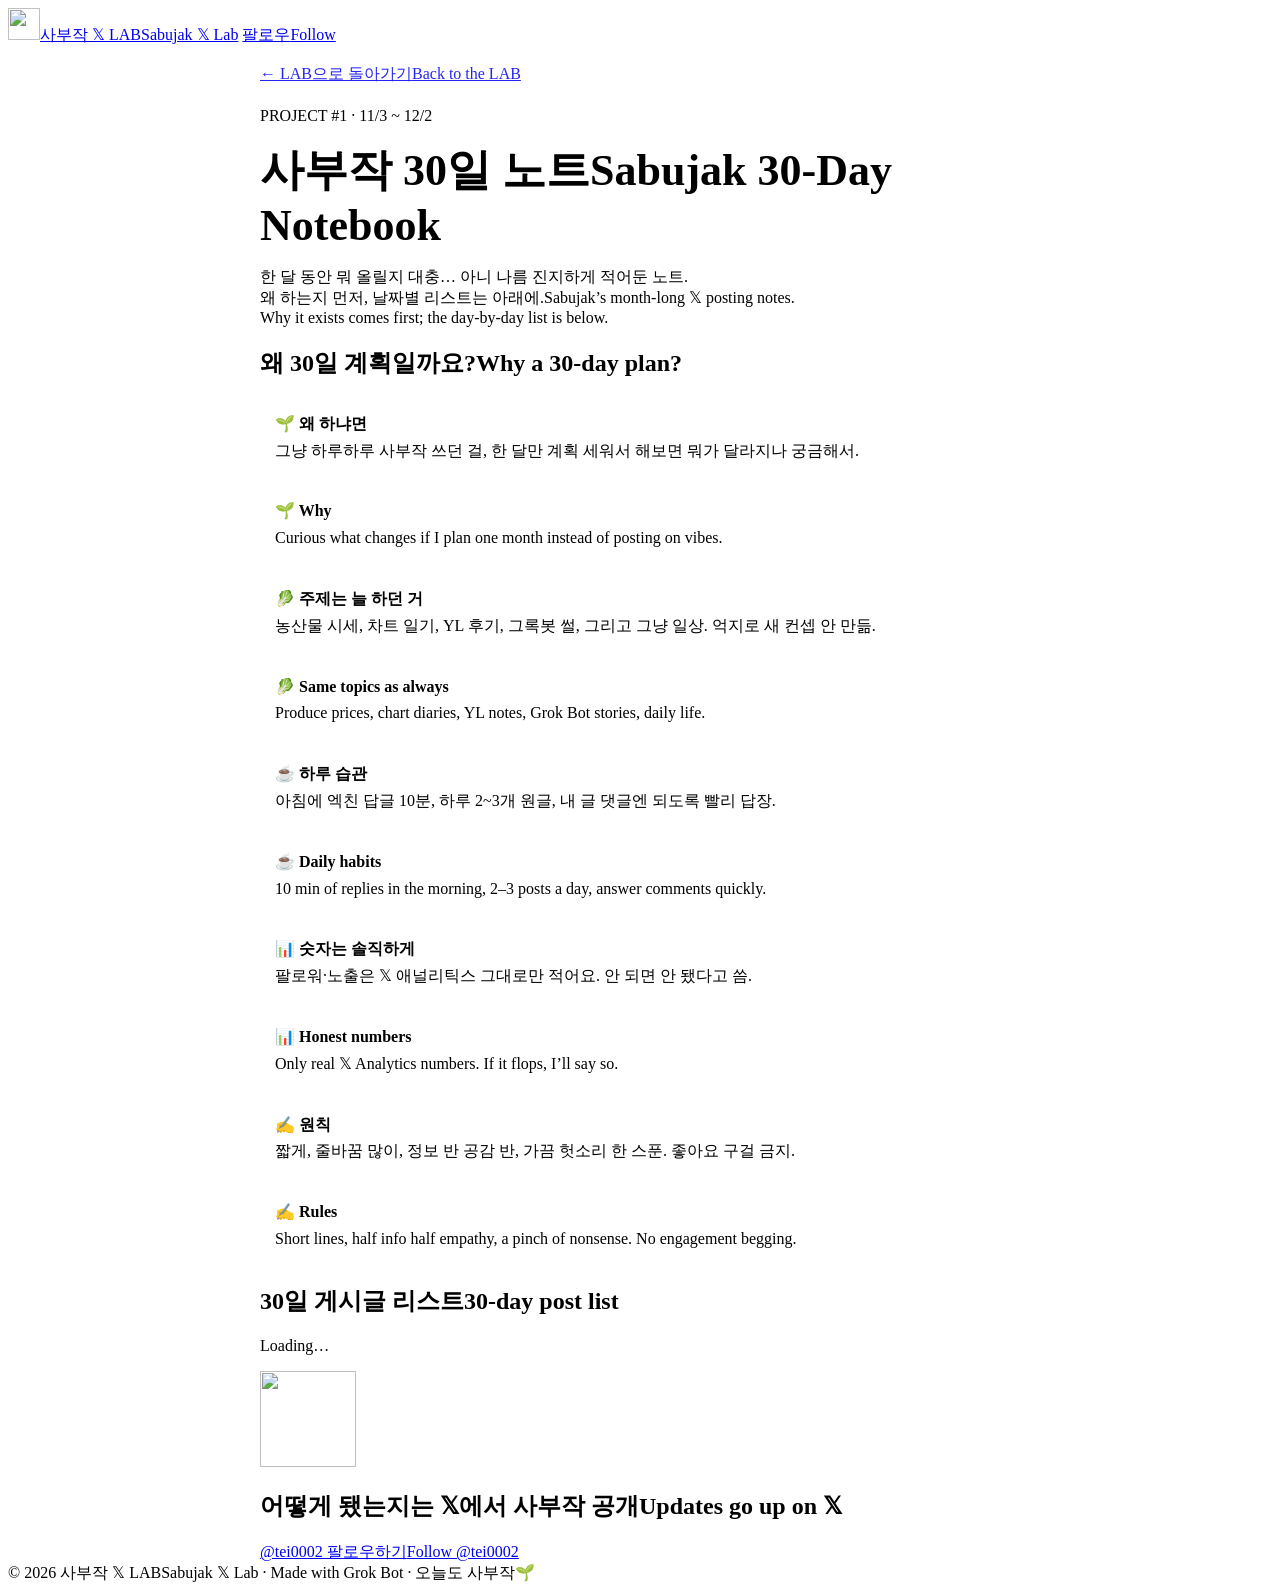
==== commit 639f87dd: "사부작으로 전부 갈아끼움: 히어로·카드·툴킷·갤러리·버블 이미지 새로, 툴킷/30일 노트 카피 사부작 톤" ====
--- a/plan30/index.html
+++ b/plan30/index.html
@@ -1,8 +1,8 @@
-<!doctype html><html lang="ko" data-title-ko="30일 효율 실험 노트 · 사부작 𝕏 LAB" data-title-en="30-Day Efficiency Lab Notes · Sabujak 𝕏 Lab"><head><base href="/nabdeuki-lab/"><meta charset="utf-8"><meta name="viewport" content="width=device-width,initial-scale=1,viewport-fit=cover">
-<title>30일 효율 실험 노트 · 사부작 𝕏 LAB</title>
+<!doctype html><html lang="ko" data-title-ko="사부작 30일 노트 · 사부작 𝕏 LAB" data-title-en="Sabujak 30-Day Notebook · Sabujak 𝕏 Lab"><head><base href="/nabdeuki-lab/"><meta charset="utf-8"><meta name="viewport" content="width=device-width,initial-scale=1,viewport-fit=cover">
+<title>사부작 30일 노트 · 사부작 𝕏 LAB</title>
 <meta name="description" content="사부작 𝕏 30일 실험 노트 · 일상·크립토·그록봇 글 계획">
-<meta property="og:title" content="30일 효율 실험 노트 · 사부작 𝕏 LAB"><meta property="og:image" content="assets/img/t_decl.webp"><meta name="theme-color" content="#070a1a">
-<link rel="icon" href="assets/img/avatar.webp"><link rel="stylesheet" href="assets/style.css?v=20261102s">
+<meta property="og:title" content="사부작 30일 노트 · 사부작 𝕏 LAB"><meta property="og:image" content="assets/img/t_decl.webp"><meta name="theme-color" content="#070a1a">
+<link rel="icon" href="assets/img/avatar.webp"><link rel="stylesheet" href="assets/style.css?v=20261102t">
 <style>
 .p30{max-width:760px;margin:0 auto;padding:0 16px}.back{display:inline-block;margin:18px 0 6px;opacity:.85}
 .p30 h1{font-size:clamp(26px,7vw,44px);margin:.2em 0;white-space:normal;overflow-wrap:anywhere}.kp{list-style:none;padding:0;display:grid;gap:10px}
@@ -16,20 +16,19 @@
 <header class="nav"><a class="brand" href="./"><img src="assets/img/avatar.webp" alt="" width="32" height="32"><span data-l="ko">사부작 𝕏 LAB</span><span data-l="en">Sabujak 𝕏 Lab</span></a>
 <a class="btn sm" href="https://x.com/tei0002" target="_blank" rel="noopener"><span data-l="ko">팔로우</span><span data-l="en">Follow</span></a></header>
 <main class="p30">
-<a class="back" href="./">← <span data-l="ko">연구소로 돌아가기</span><span data-l="en">Back to the Lab</span></a>
-<p class="eyebrow">PROJECT #1 · 11/1 ~ 11/30</p>
-<h1><span data-l="ko">30일 효율 실험 노트</span><span data-l="en">30-Day Efficiency Lab Notes</span></h1>
+<a class="back" href="./">← <span data-l="ko">LAB으로 돌아가기</span><span data-l="en">Back to the LAB</span></a>
+<p class="eyebrow">PROJECT #1 · 11/3 ~ 12/2</p>
+<h1><span data-l="ko">사부작 30일 노트</span><span data-l="en">Sabujak 30-Day Notebook</span></h1>
 <p class="lead"><span data-l="ko">한 달 동안 뭐 올릴지 대충… 아니 나름 진지하게 적어둔 노트.<br>왜 하는지 먼저, 날짜별 리스트는 아래에.</span><span data-l="en">Sabujak’s month-long 𝕏 posting notes.<br>Why it exists comes first; the day-by-day list is below.</span></p>
 <section class="sec"><div class="sh"><h2><span data-l="ko">왜 30일 계획일까요?</span><span data-l="en">Why a 30-day plan?</span></h2></div>
 <ul class="kp">
-<li data-l="ko"><b>🎯 목표</b>𝕏 수익으로 주급 1천달러 계정까지, 30일 동안 실험해요.</li><li data-l="en"><b>🎯 Goal</b>A 30-day experiment toward an account that earns $1,000 a week from 𝕏.</li>
-<li data-l="ko"><b>⏳ 취지</b>하루 수십 개 대신, 일상과 병행할 수 있는 지속 가능한 효율을 찾아요.</li><li data-l="en"><b>⏳ Why</b>Instead of dozens of posts a day, find a sustainable efficiency that fits alongside everyday life.</li>
-<li data-l="ko"><b>🤝 300명 소통</b>우선순위 300명 파딱 친구와 매일 답글로 소통해요. 내 글 댓글엔 30분 안에 답해요.</li><li data-l="en"><b>🤝 300 people</b>Talk daily, through replies, with 300 priority verified friends. Comments on my posts get an answer within 30 minutes.</li>
-<li data-l="ko"><b>🗓 하루 리듬</b>원글 6~7개를 2시간 이상 간격으로. 그중 2개는 프로젝트 주제글과 D+n 보고예요.</li><li data-l="en"><b>🗓 Daily rhythm</b>6–7 original posts, at least 2 hours apart. Two of them are a project topic post and a D+n report.</li>
-<li data-l="ko"><b>📊 숫자로 증명</b>참여율·인증 노출 비중·수익화 진행률을 10/31 기준선과 비교해 그대로 공개해요.</li><li data-l="en"><b>📊 Prove it with numbers</b>Engagement rate, verified impression share and monetization progress, compared to the 10/31 baseline and shared as-is.</li>
-<li data-l="ko"><b>✍️ 원칙</b>참여 구걸 없이, 진짜 질문으로 끝맺어요. 짧게, 줄바꿈 많이, 가끔 헛소리 한 스푼.</li><li data-l="en"><b>✍️ Rules</b>No engagement begging — every post ends with a real question. Short lines, honest takes, a little nonsense.</li>
+<li data-l="ko"><b>🌱 왜 하냐면</b>그냥 하루하루 사부작 쓰던 걸, 한 달만 계획 세워서 해보면 뭐가 달라지나 궁금해서.</li><li data-l="en"><b>🌱 Why</b>Curious what changes if I plan one month instead of posting on vibes.</li>
+<li data-l="ko"><b>🥬 주제는 늘 하던 거</b>농산물 시세, 차트 일기, YL 후기, 그록봇 썰, 그리고 그냥 일상. 억지로 새 컨셉 안 만듦.</li><li data-l="en"><b>🥬 Same topics as always</b>Produce prices, chart diaries, YL notes, Grok Bot stories, daily life.</li>
+<li data-l="ko"><b>☕ 하루 습관</b>아침에 엑친 답글 10분, 하루 2~3개 원글, 내 글 댓글엔 되도록 빨리 답장.</li><li data-l="en"><b>☕ Daily habits</b>10 min of replies in the morning, 2–3 posts a day, answer comments quickly.</li>
+<li data-l="ko"><b>📊 숫자는 솔직하게</b>팔로워·노출은 𝕏 애널리틱스 그대로만 적어요. 안 되면 안 됐다고 씀.</li><li data-l="en"><b>📊 Honest numbers</b>Only real 𝕏 Analytics numbers. If it flops, I’ll say so.</li>
+<li data-l="ko"><b>✍️ 원칙</b>짧게, 줄바꿈 많이, 정보 반 공감 반, 가끔 헛소리 한 스푼. 좋아요 구걸 금지.</li><li data-l="en"><b>✍️ Rules</b>Short lines, half info half empathy, a pinch of nonsense. No engagement begging.</li>
 </ul></section>
 <section class="sec"><div class="sh"><h2><span data-l="ko">30일 게시글 리스트</span><span data-l="en">30-day post list</span></h2><span class="n" id="cnt"></span></div><p class="upd" id="upd"></p><div id="list"><p>Loading…</p></div></section>
-<section class="follow"><img src="assets/img/avatar.webp" alt="" width="96" height="96" loading="lazy"><h2><span data-l="ko">실험 결과는 𝕏에서 매일 공개됩니다</span><span data-l="en">Results go up on 𝕏 every day</span></h2><a class="btn" href="https://x.com/tei0002" target="_blank" rel="noopener"><span data-l="ko">@tei0002 팔로우하기</span><span data-l="en">Follow @tei0002</span></a></section>
+<section class="follow"><img src="assets/img/avatar.webp" alt="" width="96" height="96" loading="lazy"><h2><span data-l="ko">어떻게 됐는지는 𝕏에서 사부작 공개</span><span data-l="en">Updates go up on 𝕏</span></h2><a class="btn" href="https://x.com/tei0002" target="_blank" rel="noopener"><span data-l="ko">@tei0002 팔로우하기</span><span data-l="en">Follow @tei0002</span></a></section>
 </main><footer>© 2026 <span data-l="ko">사부작 𝕏 LAB</span><span data-l="en">Sabujak 𝕏 Lab</span> · Made with Grok Bot · 오늘도 사부작🌱</footer>
-<script src="assets/i18n.js?v=20261102s"></script><script src="assets/plan30.js?v=20261102s"></script></body></html>
+<script src="assets/i18n.js?v=20261102t"></script><script src="assets/plan30.js?v=20261102t"></script></body></html>
